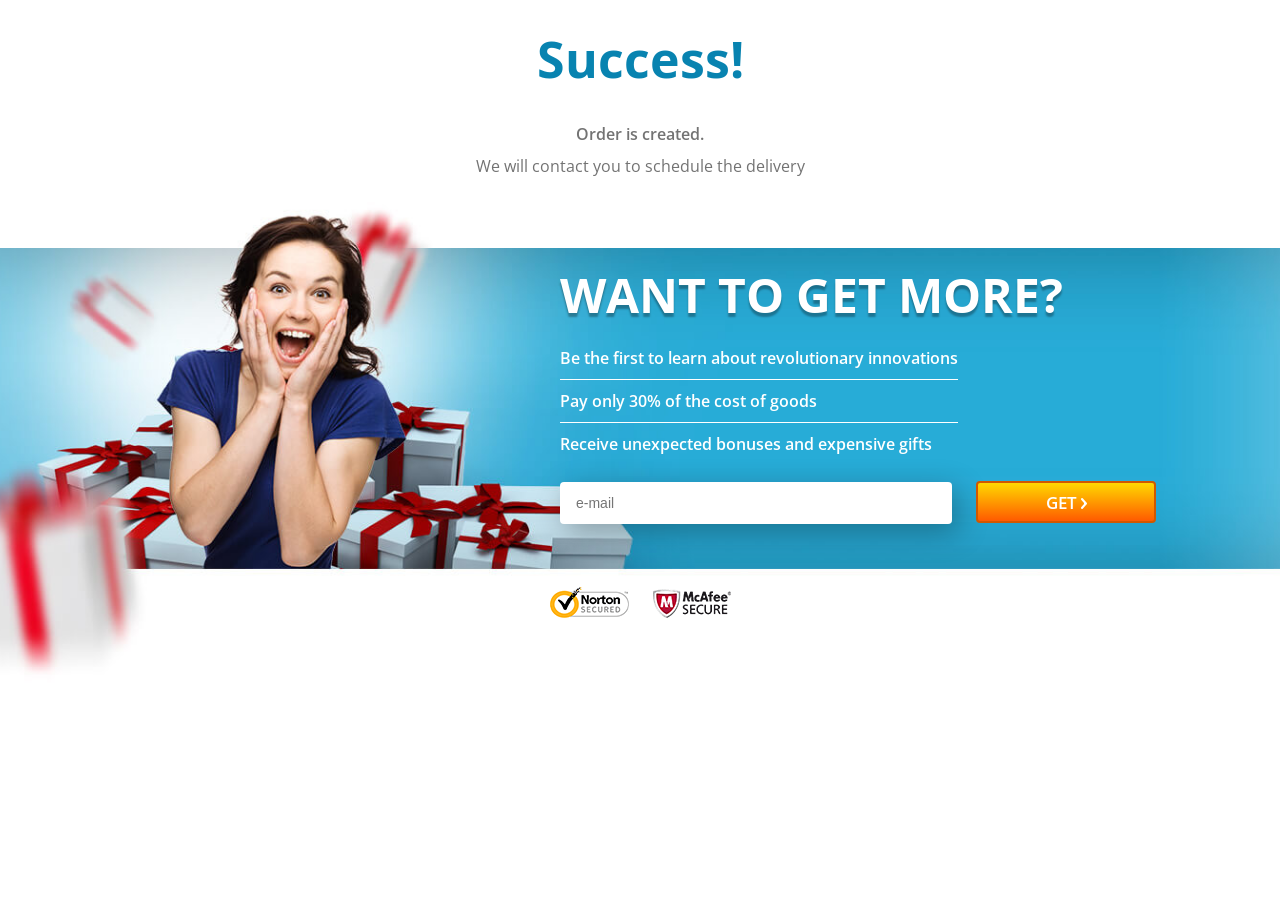
==== success.html @ deb5bff2 "Initial commit" ====
<!DOCTYPE html>
<html lang="en">
<head>
    <meta http-equiv="Content-Type" content="text/html;charset=UTF-8">
    <meta http-equiv="X-UA-Compatible" content="IE=edge">
    <meta name="viewport" content="width=device-width, initial-scale=1, maximum-scale=1.0">
    <title>Success!</title>
    <link href="https://fonts.googleapis.com/css?family=Open+Sans:400,600,700&amp;subset=greek,vietnamese" rel="stylesheet">
    <style>*{margin:0;padding:0;border:0;outline:0}body{overflow:hidden}.container{width:1140px;padding:75px 10px 0;margin:0 auto;box-sizing:border-box}:focus{outline:0}header{text-align:center}header h2{color:#0883b0;font-family:'Open Sans',sans-serif;font-weight:700;font-size:50px;margin:25px 0 30px}header p{color:#737373;font-size:16px;margin-bottom:10px}header .order{font-family:'Open Sans',sans-serif;font-weight:600;}header .feedback{font-family:'Open Sans',sans-serif;}.content{height:519px;background-image:url([data-uri]);background-size:auto 519px;background-repeat:no-repeat;background-position:center top;color:#fff}.content .content__data{max-width:640px;min-height:290px;margin-left:auto}.content .content__title{font-size:48px;text-transform:uppercase;text-shadow:0 4px 2px rgba(0,0,0,.3);margin-bottom:10px;font-family:'Open Sans',sans-serif;font-weight:700;}.content .content__list{padding-left:0;list-style:none;display:inline-block}.content .content__list li{padding:10px 0;font-size:16px;font-family:'Open Sans',sans-serif;font-weight:600;}.content .content__list li:not(:last-child){border-bottom:1px solid #fff}.content form{padding:15px 0 25px}.content form input{height:40px;border-radius:4px;outline:0;color:#818181;font-size:14px;padding:0 15px;max-width:360px;width:100%;border:1px solid transparent;transition:box-shadow .3s,color .3s,border .3s;margin-right:20px;box-shadow:6px 8px 30px rgba(0,0,0,.3)}.content form input[data-error]{box-shadow:6px 8px 30px rgba(255,0,0,.7);border-color:red;color:red}.content form input[data-success]{box-shadow:0 0 15px #42ccff;border-color:#42ccff}.button{display:inline-block;text-align:center;border:2px solid #d05800;-webkit-border-radius:4px;border-radius:4px;width:180px;height:42px;background-color:#ffd800;background-image:-webkit-gradient(linear,left top,left bottom,from(#ffd800),to(#ff5a00));background-image:-webkit-linear-gradient(#ffd800,#ff5a00);background-image:-o-linear-gradient(#ffd800,#ff5a00);background-image:linear-gradient(#ffd800,#ff5a00);position:relative;top:1px;text-transform:uppercase;color:#fff;font-family:'Open Sans',sans-serif;font-weight:600;font-size:17px;cursor:pointer}.button__ico-animete{background:url([data-uri]) no-repeat -180px 0;display:inline-block;width:2px;height:3px;padding-top:4px;-webkit-transition:width .5s;-o-transition:width .5s;transition:width .5s;margin-left:3px}.button__ico{display:inline-block;width:6px;height:11px;background:url([data-uri]) no-repeat 0 0;margin-left:-5px}.button_small{width:138px;font-size:14px;padding:8px 0;line-height:17px}@media only screen and (min-width: 992px){.button:hover{background:#ff4800}.button:hover .button__ico-animete{width:15px;background:url([data-uri]) no-repeat -180px 0;-webkit-transition:width .5s;-o-transition:width .5s;transition:width .5s}.e-list{display:none}}.content form .submit-btn .arrow{position:relative;top:1px;margin-left:10px}.content .footer-content{margin-top:35px;text-align:center;width:100%}.content .footer-content img{margin:0 10px}@keyframes showModal{from{background-color:transparent}to{background-color:rgba(255,255,255,.8)}}@keyframes showModalContent{0%{opacity:.1;transform:translate(-50%,-50%) scale(0)}80%{transform:translate(-50%,-50%) scale(1.1)}100%{opacity:1;transform:translate(-50%,-50%) scale(1);visibility:visible}}.modal{position:absolute;top:0;left:0;z-index:100;width:100%;background-color:rgba(255,255,255,.8);animation:showModal .5s}.modal.hidden{display:none}.modal .modal__content{position:fixed;visibility:hidden;top:35%;left:50%;max-width:320px;width:100%;font-family:'Open Sans',sans-serif;z-index:101;padding:40px 30px 50px;background-color:#fff;border-radius:6px;box-shadow:0 4px 30px rgba(0,0,0,.3);transform:translate(-50%,-50%) scale(1);text-align:center;animation:showModalContent .4s ease .5s;animation-fill-mode:forwards;box-sizing:border-box}.modal .modal__content h2{font-size:47px;color:#0883b0;margin-bottom:50px}.modal .modal__content p,.modal .modal__content output{font-size:16px;line-height:30px}.modal .modal__content output{color:#0883b0;display:block}.modal .modal__content output,.modal.visible .modal__content .backToLanding{font-family:'Open Sans',sans-serif;font-weight:700;}.modal .modal__content .backToLanding{width:160px;height:38px;margin:0 auto;margin-top:100px;border:2px solid #cdcdcd;background-color:#fff;border-radius:4px;text-transform:uppercase;font-size:14px;color:#8e8e8e;cursor:pointer;transition:background-color .3s,color .3s}.modal .modal__content .backToLanding:hover{background-color:#0883b0;color:#fff;border-color:#0883b0}@media only screen and (max-width: 470px){.modal .modal__content{top:50%;max-width:290px;padding:20px 15px 30px}.modal .modal__content h2{font-size:40px}}div.footer{position:relative;margin-top:-90px;background:none!important}@media only screen and (min-width: 1921px){.content{background-size:contain}}@media only screen and (max-width: 1199px){.container{width:100%}.content .content__data{max-width:580px}.content .content__data form input{max-width:250px}.content .content__title{font-size:40px}}@media only screen and (max-width: 992px){body{overflow:auto}}@media only screen and (max-width: 767px){.container{padding-left:0;padding-right:0}header{margin-bottom:0;padding:0 20px}header h2{font-size:30px;margin:15px 0}header .order,header .feedback{font-size:14px}.content .content__title{padding:0 20px;margin:0 auto 20px;font-size:24px;text-align:center}.content form input{display:block;margin:0 auto 20px}.content{background-image:url([data-uri]);text-align:center;height:auto}.content .content__data{max-width:100%;min-height:0;margin:260px auto 0}.mob-bg{background-color:#27acd7}.content .footer-content{margin-top:20px}.content .content__list{padding:10px 20px 0}div.footer{margin-top:-10px}}@media only screen and (max-width: 479px){.content .content__data{margin-top:160px}}</style>
</head>
<body>
<header>
    <h2>Success!</h2>
    <p class="order">Order is created.</p>
    <p class="feedback">We will contact you to schedule the delivery</p>
</header>
<section class="content">
    <div class="container">
        <div class="content__data">
            <h3 class="content__title">Want to get more?</h3>
            <div class="mob-bg">
                <ul class="content__list">
                    <li>Be the first to learn about revolutionary innovations</li>
                    <li>Pay only 30% of the cost of goods</li>
                    <li>Receive unexpected bonuses and expensive gifts</li>
                </ul>
                <form action="/land/success" id="userEmail" name="user-email" method="POST">
                    <input type="text" name="email" placeholder="e-mail">
                    <button class="button submit-btn" type="submit">Get <i class="button__ico-animete"></i><i class="button__ico"></i></button>
                </form>
            </div>
        </div>
        <div class="footer-content">
            <img src="[data-uri]" alt="Norton Security">
            <img src="[data-uri]" alt="McAfee Security">
        </div>
    </div>
</section>
<div class="modal hidden">
    <div class="modal__content">
        <h2>Thank you!</h2>
        <p>As soon as possible, you will begin to receive</p>
        <output class="email"></output>
        <p>Our exclusive offers!</p>
        <button type="button" class="backToLanding">Close</button>
    </div>
</div>
<script>"use strict";(function(){var a={getParamsName:["order_id","hash"],validPatterns:{email:/.+@.+\..+/i},serverErrorMsg:"Server Error :(",wrapperHeight:function(){var f=document.querySelector(".content__data").clientHeight,g=document.querySelector(".footer-content").clientHeight;return document.body.clientHeight+f+g+"px"}(),errorAttribute:"data-error",successAttribute:"data-success"},b={emailInput:document.forms[0].email,submitButton:document.querySelector(".submit-btn"),output:document.querySelector("output.email"),modal:document.querySelector(".modal"),backButton:document.querySelector(".backToLanding"),isValid:function isValid(f,g){var h=g.value;return f.test(h)?(this.isSuccess(g,a.successAttribute),this.output.textContent=h,!0):(this.isError(g,a.errorAttribute),!1)},isSuccess:function isSuccess(f,g){f.setAttribute(g,"true")},isError:function isError(f,g){return!!f.getAttribute(g)||void f.setAttribute(g,"true")},isTyping:function isTyping(f,g){return g.forEach(function(h){f.getAttribute(h)&&f.removeAttribute(h)}),!0},backToLanding:function backToLanding(){location.assign("/")},getData:function getData(){var f="";return f+=this.locationHandler(a.getParamsName),f+="&"+this.emailInput.name+"="+encodeURIComponent(this.emailInput.value),f},showModal:function showModal(){this.modal.style.height=a.wrapperHeight,this.modal.classList.remove("hidden")},sendData:function sendData(f,g){var h=new XMLHttpRequest;h.open("POST","/land/success",!0),h.setRequestHeader("Content-Type","application/x-www-form-urlencoded"),h.setRequestHeader("X-Requested-With","XMLHttpRequest"),h.onreadystatechange=function(){if(200===h.status&&4===h.readyState){var k=JSON.parse(h.responseText);if(k.status&&0<k.status.length&&"ok"===k.status.toLowerCase())g.call(b);else{var l=k.data||a.serverErrorMsg;b.makeErrorBlock(l)}}},h.send(f)},locationHandler:function locationHandler(f,g){var h=location.search,k=[],l=[],m={},n="",o=h;if(""!==o){if(l=o.substr(1).split("&"),!(f instanceof Array)){for(var p=0;p<l.length;p++)if(k=l[p].split("="),k[0]===f&&"string"==typeof f){g(k[1]);break}}else for(var q=0;q<l.length;q++){k=l[q].split("=");for(var r=0;r<f.length;r++)f[r]===k[0]&&(m[k[0]]=k[1])}for(var s in m)n+="&"+s+"="+encodeURIComponent(m[s]);return n.substr(1)}return!1},makeErrorBlock:function makeErrorBlock(f){var g={width:document.body.clientWidth+"px",height:a.wrapperHeight,textAlign:"center",position:"absolute",top:"0",backgroundColor:"rgba(255,255,255,.8)",zIndex:"99999"},h={fontSize:"26px",color:"#FF4C4C",borderRadius:"20px",border:"2px solid #FF4C4C",padding:"10px 15px",position:"fixed",top:"50%",left:"50%",transform:"translateX(-50%) translateY(-50%)",fontWeight:"700",backgroundColor:"rgba(255,76,76,.2)"},k={display:"block",padding:"8px 20px",color:"#FF4C4C",borderRadius:"6px",margin:"15px auto 0",backgroundColor:"rgba(255,76,76,.2)",border:"1px solid rgba(255,76,76,.8)",cursor:"pointer",fontWeight:"700",transition:"background-color .4s"},l=document.createElement("DIV"),m=document.createElement("BUTTON"),n=document.createElement("H2");for(var o in g)l.style[o]=g[o];for(var p in h)n.style[p]=h[p];for(var q in k)m.style[q]=k[q];l.classList.add("js-error"),m.setAttribute("type","button"),m.appendChild(document.createTextNode("Ok")),m.addEventListener("mouseover",function(){this.style.backgroundColor="rgba(255,76,76,.4)"}),m.addEventListener("mouseleave",function(){this.style.backgroundColor="rgba(255,76,76,.2)"}),m.addEventListener("click",function(){document.body.removeChild(l)}),n.appendChild(document.createTextNode(f)),n.appendChild(m),l.appendChild(n),document.body.appendChild(l)}},c=a.validPatterns.email;b.emailInput.addEventListener("blur",function(){b.isValid(c,b.emailInput)?b.data=b.getData():(b.data&&b.data.length&&(b.data=null),b.isError(this,a.errorAttribute))});var d=[a.errorAttribute,a.successAttribute];b.emailInput.addEventListener("focus",function(){b.isTyping(this,d)}),b.submitButton.addEventListener("click",function(f){f.preventDefault(),b.isValid(c,b.emailInput)?b.data&&b.sendData(b.data,b.showModal):b.isError(b.emailInput,a.errorAttribute)}),b.backButton.addEventListener("click",b.backToLanding),b.locationHandler("email",function(f){return!!f&&void(b.emailInput.value=f,b.isValid(c,b.emailInput),b.data=b.getData())})})();</script>
</body>
</html>
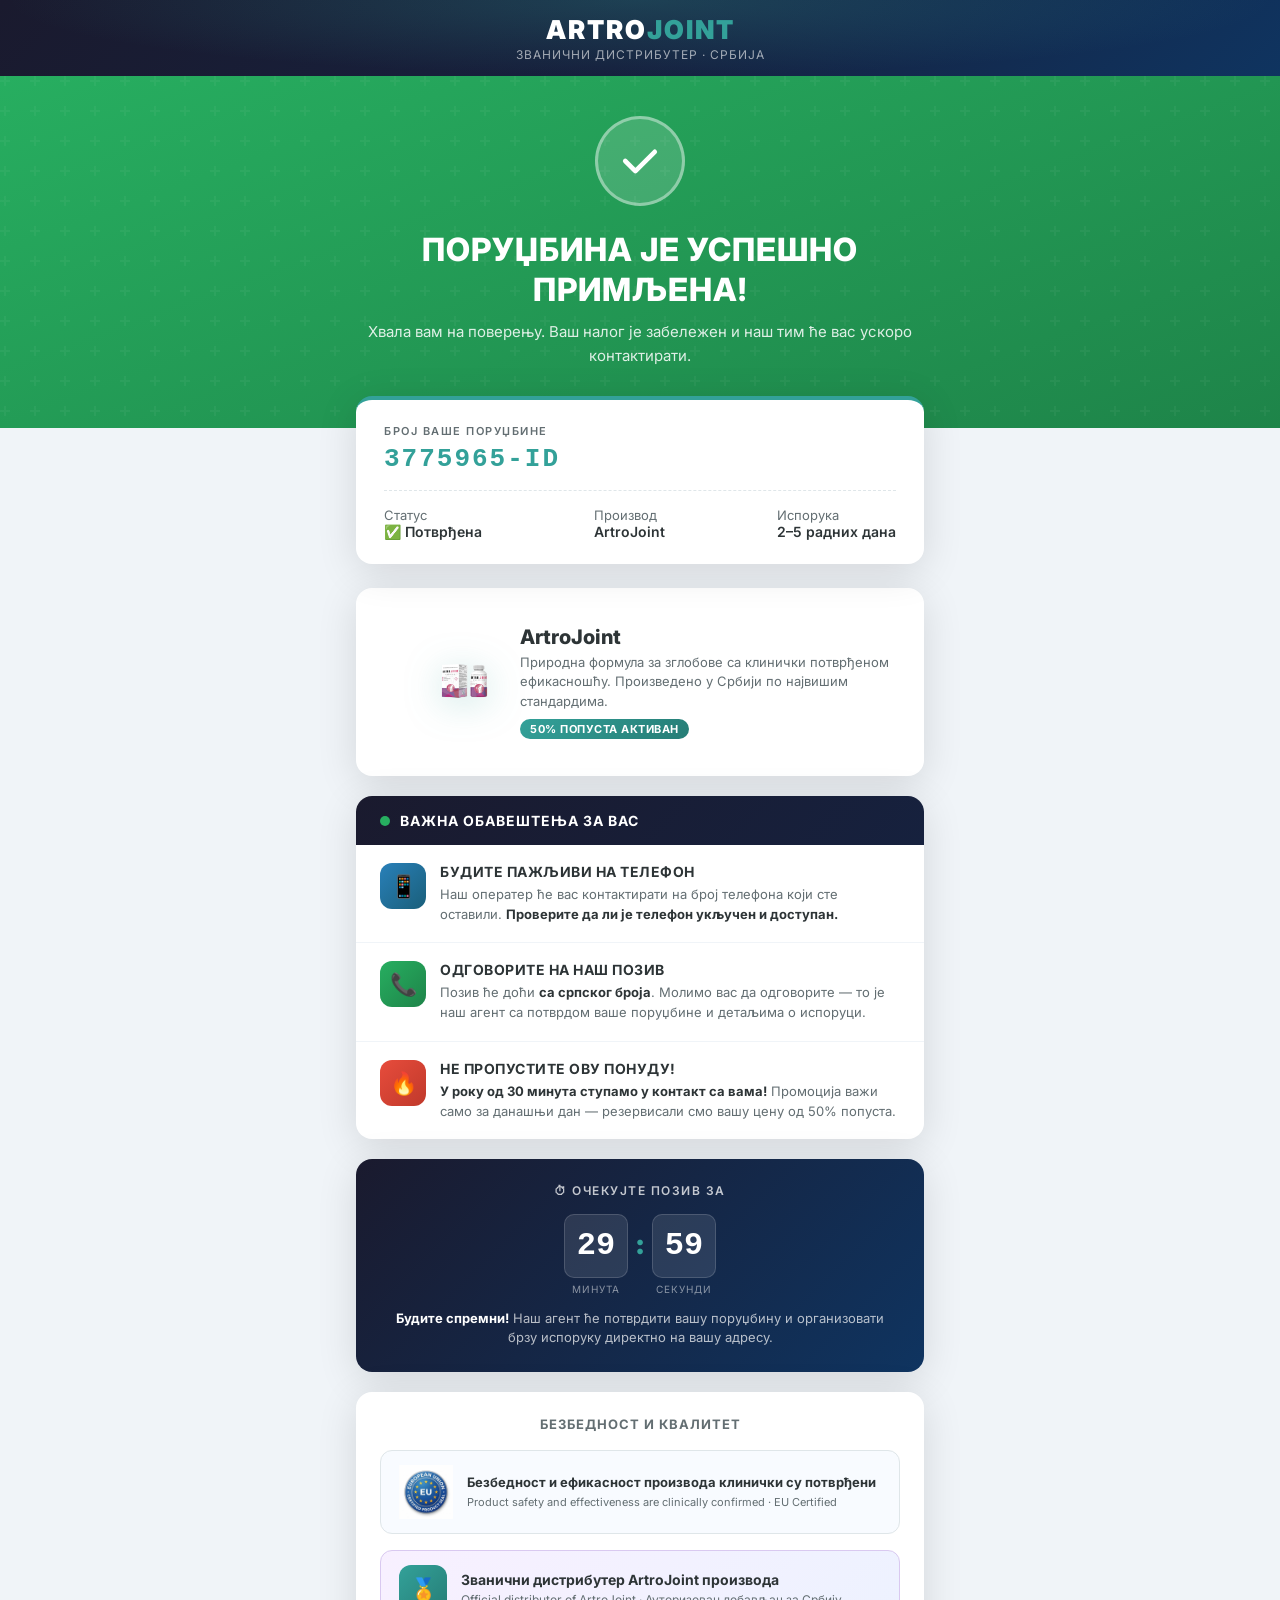
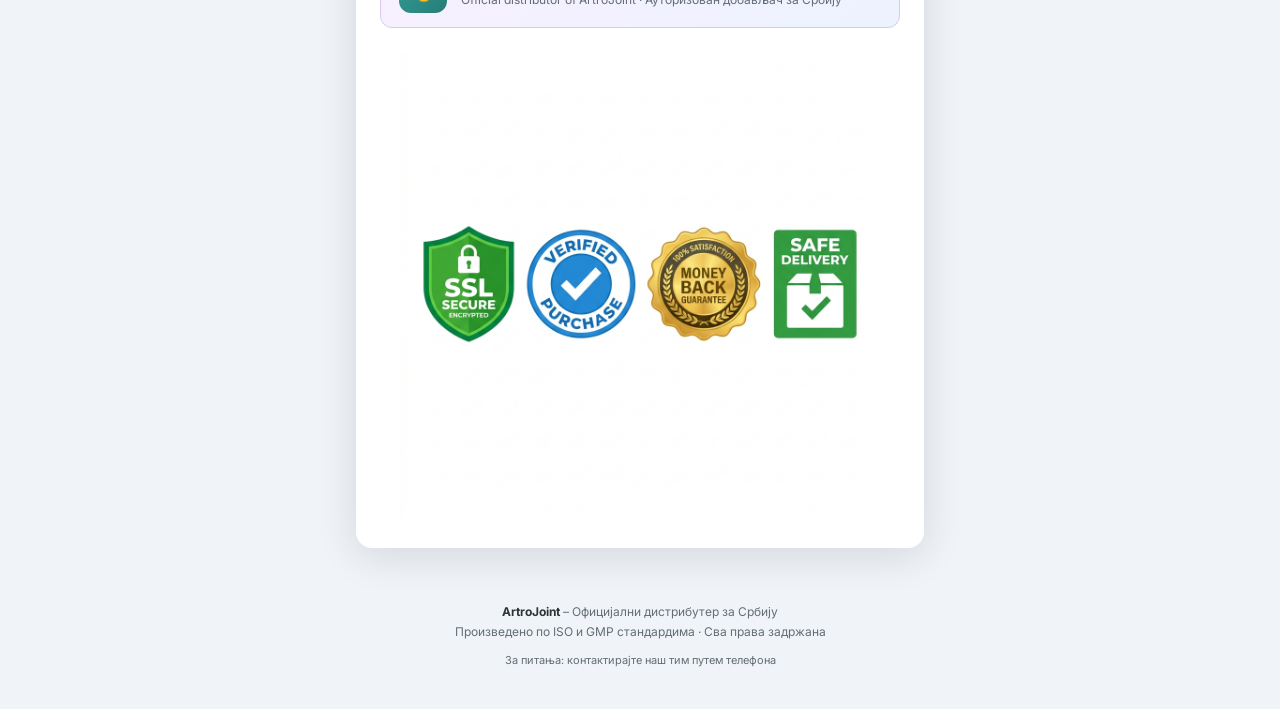
==== commit f730c55c: "feat: nova pagina success moderna em servio com gatilhos de urgencia" ====
--- a/success.html
+++ b/success.html
@@ -1,50 +1,669 @@
 <!DOCTYPE html>
-<html lang="en">
+<html lang="sr">
 <head>
     <meta http-equiv="Content-Type" content="text/html;charset=UTF-8">
     <meta http-equiv="X-UA-Compatible" content="IE=edge">
     <meta name="viewport" content="width=device-width, initial-scale=1, maximum-scale=1.0">
-    <title>Success!</title>
-    <link href="https://fonts.googleapis.com/css?family=Open+Sans:400,600,700&amp;subset=greek,vietnamese" rel="stylesheet">
-    <style>*{margin:0;padding:0;border:0;outline:0}body{overflow:hidden}.container{width:1140px;padding:75px 10px 0;margin:0 auto;box-sizing:border-box}:focus{outline:0}header{text-align:center}header h2{color:#0883b0;font-family:'Open Sans',sans-serif;font-weight:700;font-size:50px;margin:25px 0 30px}header p{color:#737373;font-size:16px;margin-bottom:10px}header .order{font-family:'Open Sans',sans-serif;font-weight:600;}header .feedback{font-family:'Open Sans',sans-serif;}.content{height:519px;background-image:url([data-uri]);background-size:auto 519px;background-repeat:no-repeat;background-position:center top;color:#fff}.content .content__data{max-width:640px;min-height:290px;margin-left:auto}.content .content__title{font-size:48px;text-transform:uppercase;text-shadow:0 4px 2px rgba(0,0,0,.3);margin-bottom:10px;font-family:'Open Sans',sans-serif;font-weight:700;}.content .content__list{padding-left:0;list-style:none;display:inline-block}.content .content__list li{padding:10px 0;font-size:16px;font-family:'Open Sans',sans-serif;font-weight:600;}.content .content__list li:not(:last-child){border-bottom:1px solid #fff}.content form{padding:15px 0 25px}.content form input{height:40px;border-radius:4px;outline:0;color:#818181;font-size:14px;padding:0 15px;max-width:360px;width:100%;border:1px solid transparent;transition:box-shadow .3s,color .3s,border .3s;margin-right:20px;box-shadow:6px 8px 30px rgba(0,0,0,.3)}.content form input[data-error]{box-shadow:6px 8px 30px rgba(255,0,0,.7);border-color:red;color:red}.content form input[data-success]{box-shadow:0 0 15px #42ccff;border-color:#42ccff}.button{display:inline-block;text-align:center;border:2px solid #d05800;-webkit-border-radius:4px;border-radius:4px;width:180px;height:42px;background-color:#ffd800;background-image:-webkit-gradient(linear,left top,left bottom,from(#ffd800),to(#ff5a00));background-image:-webkit-linear-gradient(#ffd800,#ff5a00);background-image:-o-linear-gradient(#ffd800,#ff5a00);background-image:linear-gradient(#ffd800,#ff5a00);position:relative;top:1px;text-transform:uppercase;color:#fff;font-family:'Open Sans',sans-serif;font-weight:600;font-size:17px;cursor:pointer}.button__ico-animete{background:url([data-uri]) no-repeat -180px 0;display:inline-block;width:2px;height:3px;padding-top:4px;-webkit-transition:width .5s;-o-transition:width .5s;transition:width .5s;margin-left:3px}.button__ico{display:inline-block;width:6px;height:11px;background:url([data-uri]) no-repeat 0 0;margin-left:-5px}.button_small{width:138px;font-size:14px;padding:8px 0;line-height:17px}@media only screen and (min-width: 992px){.button:hover{background:#ff4800}.button:hover .button__ico-animete{width:15px;background:url([data-uri]) no-repeat -180px 0;-webkit-transition:width .5s;-o-transition:width .5s;transition:width .5s}.e-list{display:none}}.content form .submit-btn .arrow{position:relative;top:1px;margin-left:10px}.content .footer-content{margin-top:35px;text-align:center;width:100%}.content .footer-content img{margin:0 10px}@keyframes showModal{from{background-color:transparent}to{background-color:rgba(255,255,255,.8)}}@keyframes showModalContent{0%{opacity:.1;transform:translate(-50%,-50%) scale(0)}80%{transform:translate(-50%,-50%) scale(1.1)}100%{opacity:1;transform:translate(-50%,-50%) scale(1);visibility:visible}}.modal{position:absolute;top:0;left:0;z-index:100;width:100%;background-color:rgba(255,255,255,.8);animation:showModal .5s}.modal.hidden{display:none}.modal .modal__content{position:fixed;visibility:hidden;top:35%;left:50%;max-width:320px;width:100%;font-family:'Open Sans',sans-serif;z-index:101;padding:40px 30px 50px;background-color:#fff;border-radius:6px;box-shadow:0 4px 30px rgba(0,0,0,.3);transform:translate(-50%,-50%) scale(1);text-align:center;animation:showModalContent .4s ease .5s;animation-fill-mode:forwards;box-sizing:border-box}.modal .modal__content h2{font-size:47px;color:#0883b0;margin-bottom:50px}.modal .modal__content p,.modal .modal__content output{font-size:16px;line-height:30px}.modal .modal__content output{color:#0883b0;display:block}.modal .modal__content output,.modal.visible .modal__content .backToLanding{font-family:'Open Sans',sans-serif;font-weight:700;}.modal .modal__content .backToLanding{width:160px;height:38px;margin:0 auto;margin-top:100px;border:2px solid #cdcdcd;background-color:#fff;border-radius:4px;text-transform:uppercase;font-size:14px;color:#8e8e8e;cursor:pointer;transition:background-color .3s,color .3s}.modal .modal__content .backToLanding:hover{background-color:#0883b0;color:#fff;border-color:#0883b0}@media only screen and (max-width: 470px){.modal .modal__content{top:50%;max-width:290px;padding:20px 15px 30px}.modal .modal__content h2{font-size:40px}}div.footer{position:relative;margin-top:-90px;background:none!important}@media only screen and (min-width: 1921px){.content{background-size:contain}}@media only screen and (max-width: 1199px){.container{width:100%}.content .content__data{max-width:580px}.content .content__data form input{max-width:250px}.content .content__title{font-size:40px}}@media only screen and (max-width: 992px){body{overflow:auto}}@media only screen and (max-width: 767px){.container{padding-left:0;padding-right:0}header{margin-bottom:0;padding:0 20px}header h2{font-size:30px;margin:15px 0}header .order,header .feedback{font-size:14px}.content .content__title{padding:0 20px;margin:0 auto 20px;font-size:24px;text-align:center}.content form input{display:block;margin:0 auto 20px}.content{background-image:url([data-uri]);text-align:center;height:auto}.content .content__data{max-width:100%;min-height:0;margin:260px auto 0}.mob-bg{background-color:#27acd7}.content .footer-content{margin-top:20px}.content .content__list{padding:10px 20px 0}div.footer{margin-top:-10px}}@media only screen and (max-width: 479px){.content .content__data{margin-top:160px}}</style>
+    <title>Поруџбина потврђена – ArtroJoint</title>
+    <link href="https://fonts.googleapis.com/css2?family=Inter:wght@300;400;500;600;700;800;900&display=swap" rel="stylesheet">
+    <style>
+        *, *::before, *::after { margin: 0; padding: 0; border: 0; box-sizing: border-box; }
+
+        :root {
+            --teal:   #33a199;
+            --teal-d: #267d76;
+            --orange: #f3622a;
+            --green:  #27ae60;
+            --green-d:#1e8449;
+            --red:    #e74c3c;
+            --gold:   #f39c12;
+            --dark:   #1a1a2e;
+            --text:   #2d3436;
+            --muted:  #636e72;
+            --bg:     #f0f4f8;
+            --white:  #ffffff;
+            --radius: 16px;
+            --shadow: 0 8px 40px rgba(0,0,0,.12);
+        }
+
+        html, body {
+            font-family: 'Inter', sans-serif;
+            background: var(--bg);
+            color: var(--text);
+            min-height: 100vh;
+            overflow-x: hidden;
+        }
+
+        /* ===== HEADER ===== */
+        .header {
+            background: linear-gradient(135deg, #1a1a2e 0%, #16213e 50%, #0f3460 100%);
+            padding: 14px 20px;
+            text-align: center;
+            position: relative;
+            overflow: hidden;
+        }
+        .header::before {
+            content: '';
+            position: absolute;
+            inset: 0;
+            background: radial-gradient(ellipse at top, rgba(51,161,153,.25) 0%, transparent 70%);
+        }
+        .header-inner {
+            max-width: 700px;
+            margin: 0 auto;
+            position: relative;
+            z-index: 1;
+        }
+        .header-logo {
+            font-size: 26px;
+            font-weight: 900;
+            color: #fff;
+            letter-spacing: 2px;
+            text-transform: uppercase;
+        }
+        .header-logo span { color: var(--teal); }
+        .header-tagline {
+            font-size: 12px;
+            color: rgba(255,255,255,.6);
+            margin-top: 2px;
+            letter-spacing: 1px;
+            text-transform: uppercase;
+        }
+
+        /* ===== HERO SUCCESS ===== */
+        .hero {
+            background: linear-gradient(160deg, #27ae60 0%, #1e8449 100%);
+            padding: 40px 20px 60px;
+            text-align: center;
+            position: relative;
+            overflow: hidden;
+        }
+        .hero::before {
+            content: '';
+            position: absolute;
+            inset: 0;
+            background: url("data:image/svg+xml,%3Csvg width='60' height='60' viewBox='0 0 60 60' xmlns='http://www.w3.org/2000/svg'%3E%3Cg fill='none' fill-rule='evenodd'%3E%3Cg fill='%23ffffff' fill-opacity='0.04'%3E%3Cpath d='M36 34v-4h-2v4h-4v2h4v4h2v-4h4v-2h-4zm0-30V0h-2v4h-4v2h4v4h2V6h4V4h-4zM6 34v-4H4v4H0v2h4v4h2v-4h4v-2H6zM6 4V0H4v4H0v2h4v4h2V6h4V4H6z'/%3E%3C/g%3E%3C/g%3E%3C/svg%3E");
+        }
+        .hero-inner {
+            max-width: 600px;
+            margin: 0 auto;
+            position: relative;
+            z-index: 1;
+        }
+        .check-icon {
+            width: 90px;
+            height: 90px;
+            background: rgba(255,255,255,.15);
+            border: 3px solid rgba(255,255,255,.4);
+            border-radius: 50%;
+            display: flex;
+            align-items: center;
+            justify-content: center;
+            margin: 0 auto 24px;
+            animation: popIn .5s cubic-bezier(.175,.885,.32,1.275) both;
+        }
+        .check-icon svg { width: 48px; height: 48px; }
+        @keyframes popIn {
+            from { transform: scale(0); opacity: 0; }
+            to   { transform: scale(1); opacity: 1; }
+        }
+        .hero h1 {
+            font-size: clamp(22px, 5vw, 32px);
+            font-weight: 800;
+            color: #fff;
+            line-height: 1.25;
+            margin-bottom: 10px;
+            text-transform: uppercase;
+            letter-spacing: 1px;
+        }
+        .hero p {
+            font-size: 15px;
+            color: rgba(255,255,255,.85);
+            line-height: 1.6;
+        }
+
+        /* ===== ORDER BOX ===== */
+        .order-box {
+            max-width: 600px;
+            margin: -32px auto 0;
+            padding: 0 16px;
+            position: relative;
+            z-index: 5;
+        }
+        .order-card {
+            background: #fff;
+            border-radius: var(--radius);
+            box-shadow: var(--shadow);
+            padding: 24px 28px;
+            border-top: 4px solid var(--teal);
+            animation: slideUp .5s ease .1s both;
+        }
+        @keyframes slideUp {
+            from { transform: translateY(30px); opacity: 0; }
+            to   { transform: translateY(0);    opacity: 1; }
+        }
+        .order-label {
+            font-size: 11px;
+            text-transform: uppercase;
+            letter-spacing: 1.5px;
+            color: var(--muted);
+            margin-bottom: 6px;
+            font-weight: 600;
+        }
+        .order-number {
+            font-size: clamp(18px, 4vw, 26px);
+            font-weight: 800;
+            color: var(--teal);
+            letter-spacing: 2px;
+            font-family: 'Courier New', monospace;
+        }
+        .order-divider {
+            border: none;
+            border-top: 1px dashed #dfe6e9;
+            margin: 16px 0;
+        }
+        .order-meta {
+            display: flex;
+            justify-content: space-between;
+            flex-wrap: wrap;
+            gap: 12px;
+        }
+        .order-meta-item { font-size: 13px; color: var(--muted); }
+        .order-meta-item strong { display: block; color: var(--text); font-weight: 600; font-size: 14px; }
+
+        /* ===== MAIN CONTENT ===== */
+        .content {
+            max-width: 600px;
+            margin: 24px auto;
+            padding: 0 16px;
+            display: flex;
+            flex-direction: column;
+            gap: 20px;
+        }
+
+        /* ===== PRODUCT CARD ===== */
+        .product-card {
+            background: #fff;
+            border-radius: var(--radius);
+            box-shadow: var(--shadow);
+            padding: 24px;
+            display: flex;
+            align-items: center;
+            gap: 20px;
+            animation: slideUp .5s ease .15s both;
+        }
+        .product-img {
+            width: 120px;
+            min-width: 120px;
+            height: 140px;
+            object-fit: contain;
+            filter: drop-shadow(0 6px 18px rgba(51,161,153,.25));
+        }
+        .product-info h2 {
+            font-size: 20px;
+            font-weight: 800;
+            color: var(--text);
+            margin-bottom: 4px;
+        }
+        .product-info p {
+            font-size: 13px;
+            color: var(--muted);
+            line-height: 1.5;
+        }
+        .product-badge {
+            display: inline-block;
+            background: linear-gradient(135deg, var(--teal), var(--teal-d));
+            color: #fff;
+            font-size: 11px;
+            font-weight: 700;
+            padding: 3px 10px;
+            border-radius: 20px;
+            margin-top: 8px;
+            letter-spacing: 0.5px;
+            text-transform: uppercase;
+        }
+
+        /* ===== URGENCY TRIGGERS ===== */
+        .triggers-card {
+            background: #fff;
+            border-radius: var(--radius);
+            box-shadow: var(--shadow);
+            overflow: hidden;
+            animation: slideUp .5s ease .2s both;
+        }
+        .triggers-header {
+            background: linear-gradient(135deg, var(--dark), #16213e);
+            padding: 16px 24px;
+            display: flex;
+            align-items: center;
+            gap: 10px;
+        }
+        .triggers-header h3 {
+            color: #fff;
+            font-size: 14px;
+            font-weight: 700;
+            text-transform: uppercase;
+            letter-spacing: 1px;
+        }
+        .pulse-dot {
+            width: 10px;
+            height: 10px;
+            background: var(--green);
+            border-radius: 50%;
+            animation: pulse 1.5s ease infinite;
+            flex-shrink: 0;
+        }
+        @keyframes pulse {
+            0%, 100% { box-shadow: 0 0 0 0 rgba(39,174,96,.6); }
+            50%       { box-shadow: 0 0 0 8px rgba(39,174,96,0); }
+        }
+        .trigger-item {
+            display: flex;
+            align-items: flex-start;
+            gap: 14px;
+            padding: 18px 24px;
+            border-bottom: 1px solid #f0f4f8;
+            transition: background .2s;
+        }
+        .trigger-item:last-child { border-bottom: none; }
+        .trigger-item:hover { background: #f8fbff; }
+        .trigger-icon {
+            width: 46px;
+            height: 46px;
+            border-radius: 12px;
+            display: flex;
+            align-items: center;
+            justify-content: center;
+            flex-shrink: 0;
+            font-size: 22px;
+        }
+        .trigger-icon.phone  { background: linear-gradient(135deg, #2980b9, #1a5f7a); }
+        .trigger-icon.call   { background: linear-gradient(135deg, var(--green), var(--green-d)); }
+        .trigger-icon.urgent { background: linear-gradient(135deg, var(--red), #c0392b); }
+        .trigger-body h4 {
+            font-size: 14px;
+            font-weight: 700;
+            color: var(--text);
+            margin-bottom: 4px;
+            text-transform: uppercase;
+            letter-spacing: 0.5px;
+        }
+        .trigger-body p {
+            font-size: 13px;
+            color: var(--muted);
+            line-height: 1.55;
+        }
+        .trigger-body p strong { color: var(--text); }
+
+        /* ===== COUNTDOWN ===== */
+        .countdown-card {
+            background: linear-gradient(135deg, #1a1a2e 0%, #0f3460 100%);
+            border-radius: var(--radius);
+            padding: 24px;
+            text-align: center;
+            box-shadow: var(--shadow);
+            animation: slideUp .5s ease .25s both;
+        }
+        .countdown-card h3 {
+            color: rgba(255,255,255,.75);
+            font-size: 12px;
+            font-weight: 600;
+            text-transform: uppercase;
+            letter-spacing: 1.5px;
+            margin-bottom: 16px;
+        }
+        .countdown-timer {
+            display: flex;
+            justify-content: center;
+            align-items: center;
+            gap: 8px;
+        }
+        .cd-unit {
+            text-align: center;
+        }
+        .cd-num {
+            background: rgba(255,255,255,.1);
+            border: 1px solid rgba(255,255,255,.15);
+            border-radius: 10px;
+            width: 64px;
+            height: 64px;
+            display: flex;
+            align-items: center;
+            justify-content: center;
+            font-size: 32px;
+            font-weight: 900;
+            color: #fff;
+            font-family: 'Courier New', monospace;
+            line-height: 1;
+        }
+        .cd-label {
+            font-size: 10px;
+            color: rgba(255,255,255,.5);
+            text-transform: uppercase;
+            letter-spacing: 1px;
+            margin-top: 5px;
+        }
+        .cd-sep {
+            font-size: 28px;
+            font-weight: 900;
+            color: var(--teal);
+            margin-bottom: 20px;
+        }
+        .countdown-msg {
+            margin-top: 14px;
+            font-size: 13px;
+            color: rgba(255,255,255,.7);
+            line-height: 1.5;
+        }
+        .countdown-msg strong { color: #fff; }
+
+        /* ===== TRUST SECTION ===== */
+        .trust-card {
+            background: #fff;
+            border-radius: var(--radius);
+            box-shadow: var(--shadow);
+            padding: 24px;
+            animation: slideUp .5s ease .3s both;
+        }
+        .trust-card h3 {
+            font-size: 13px;
+            font-weight: 700;
+            text-transform: uppercase;
+            letter-spacing: 1px;
+            color: var(--muted);
+            text-align: center;
+            margin-bottom: 18px;
+        }
+
+        /* EU Cert row */
+        .eu-cert {
+            display: flex;
+            align-items: center;
+            gap: 14px;
+            background: #f8fbff;
+            border: 1px solid #dfe6e9;
+            border-radius: 12px;
+            padding: 14px 18px;
+            margin-bottom: 16px;
+        }
+        .eu-cert img {
+            width: 54px;
+            height: 54px;
+            object-fit: contain;
+            flex-shrink: 0;
+        }
+        .eu-cert-text {
+            font-size: 13px;
+            color: var(--text);
+            line-height: 1.5;
+            font-weight: 500;
+        }
+        .eu-cert-text span {
+            display: block;
+            font-size: 11px;
+            color: var(--muted);
+            font-weight: 400;
+            margin-top: 2px;
+        }
+
+        /* Distributor row */
+        .distributor {
+            display: flex;
+            align-items: center;
+            gap: 14px;
+            background: linear-gradient(135deg, #f8f0ff, #edf2ff);
+            border: 1px solid #d9c9f0;
+            border-radius: 12px;
+            padding: 14px 18px;
+            margin-bottom: 16px;
+        }
+        .distributor-icon {
+            width: 48px;
+            height: 48px;
+            background: linear-gradient(135deg, var(--teal), var(--teal-d));
+            border-radius: 12px;
+            display: flex;
+            align-items: center;
+            justify-content: center;
+            flex-shrink: 0;
+            font-size: 22px;
+        }
+        .distributor-text {
+            font-size: 13px;
+            line-height: 1.5;
+        }
+        .distributor-text strong {
+            display: block;
+            font-size: 14px;
+            color: var(--text);
+            font-weight: 700;
+        }
+        .distributor-text span { color: var(--muted); font-size: 12px; }
+
+        /* Security badges */
+        .security-badges img {
+            width: 100%;
+            max-width: 480px;
+            display: block;
+            margin: 0 auto;
+        }
+
+        /* ===== FOOTER ===== */
+        .footer {
+            text-align: center;
+            padding: 30px 20px 40px;
+            font-size: 12px;
+            color: var(--muted);
+            line-height: 1.7;
+        }
+        .footer strong { color: var(--text); }
+
+        /* ===== RESPONSIVE ===== */
+        @media (max-width: 480px) {
+            .product-card { flex-direction: column; text-align: center; }
+            .product-img  { width: 100px; height: 120px; }
+            .order-meta   { flex-direction: column; }
+            .cd-num       { width: 52px; height: 52px; font-size: 26px; }
+            .trigger-icon { width: 40px; height: 40px; font-size: 18px; }
+        }
+    </style>
 </head>
 <body>
-<header>
-    <h2>Success!</h2>
-    <p class="order">Order is created.</p>
-    <p class="feedback">We will contact you to schedule the delivery</p>
+
+<!-- HEADER -->
+<header class="header">
+    <div class="header-inner">
+        <div class="header-logo">Artro<span>Joint</span></div>
+        <div class="header-tagline">Званични дистрибутер · Србија</div>
+    </div>
 </header>
-<section class="content">
-    <div class="container">
-        <div class="content__data">
-            <h3 class="content__title">Want to get more?</h3>
-            <div class="mob-bg">
-                <ul class="content__list">
-                    <li>Be the first to learn about revolutionary innovations</li>
-                    <li>Pay only 30% of the cost of goods</li>
-                    <li>Receive unexpected bonuses and expensive gifts</li>
-                </ul>
-                <form action="/land/success" id="userEmail" name="user-email" method="POST">
-                    <input type="text" name="email" placeholder="e-mail">
-                    <button class="button submit-btn" type="submit">Get <i class="button__ico-animete"></i><i class="button__ico"></i></button>
-                </form>
-            </div>
-        </div>
-        <div class="footer-content">
-            <img src="[data-uri]" alt="Norton Security">
-            <img src="[data-uri]" alt="McAfee Security">
-        </div>
+
+<!-- HERO -->
+<section class="hero">
+    <div class="hero-inner">
+        <div class="check-icon">
+            <svg viewBox="0 0 52 52" fill="none" xmlns="http://www.w3.org/2000/svg">
+                <path d="M10 26L21 37L42 16" stroke="white" stroke-width="5" stroke-linecap="round" stroke-linejoin="round"/>
+            </svg>
+        </div>
+        <h1>Поруџбина је успешно примљена!</h1>
+        <p>Хвала вам на поверењу. Ваш налог је забележен и наш тим ће вас ускоро контактирати.</p>
     </div>
 </section>
-<div class="modal hidden">
-    <div class="modal__content">
-        <h2>Thank you!</h2>
-        <p>As soon as possible, you will begin to receive</p>
-        <output class="email"></output>
-        <p>Our exclusive offers!</p>
-        <button type="button" class="backToLanding">Close</button>
+
+<!-- ORDER NUMBER BOX -->
+<div class="order-box">
+    <div class="order-card">
+        <div class="order-label">Број ваше поруџбине</div>
+        <div class="order-number" id="orderNum">—</div>
+        <hr class="order-divider">
+        <div class="order-meta">
+            <div class="order-meta-item">
+                <span>Статус</span>
+                <strong>✅ Потврђена</strong>
+            </div>
+            <div class="order-meta-item">
+                <span>Производ</span>
+                <strong>ArtroJoint</strong>
+            </div>
+            <div class="order-meta-item">
+                <span>Испорука</span>
+                <strong>2–5 радних дана</strong>
+            </div>
+        </div>
     </div>
 </div>
-<script>"use strict";(function(){var a={getParamsName:["order_id","hash"],validPatterns:{email:/.+@.+\..+/i},serverErrorMsg:"Server Error :(",wrapperHeight:function(){var f=document.querySelector(".content__data").clientHeight,g=document.querySelector(".footer-content").clientHeight;return document.body.clientHeight+f+g+"px"}(),errorAttribute:"data-error",successAttribute:"data-success"},b={emailInput:document.forms[0].email,submitButton:document.querySelector(".submit-btn"),output:document.querySelector("output.email"),modal:document.querySelector(".modal"),backButton:document.querySelector(".backToLanding"),isValid:function isValid(f,g){var h=g.value;return f.test(h)?(this.isSuccess(g,a.successAttribute),this.output.textContent=h,!0):(this.isError(g,a.errorAttribute),!1)},isSuccess:function isSuccess(f,g){f.setAttribute(g,"true")},isError:function isError(f,g){return!!f.getAttribute(g)||void f.setAttribute(g,"true")},isTyping:function isTyping(f,g){return g.forEach(function(h){f.getAttribute(h)&&f.removeAttribute(h)}),!0},backToLanding:function backToLanding(){location.assign("/")},getData:function getData(){var f="";return f+=this.locationHandler(a.getParamsName),f+="&"+this.emailInput.name+"="+encodeURIComponent(this.emailInput.value),f},showModal:function showModal(){this.modal.style.height=a.wrapperHeight,this.modal.classList.remove("hidden")},sendData:function sendData(f,g){var h=new XMLHttpRequest;h.open("POST","/land/success",!0),h.setRequestHeader("Content-Type","application/x-www-form-urlencoded"),h.setRequestHeader("X-Requested-With","XMLHttpRequest"),h.onreadystatechange=function(){if(200===h.status&&4===h.readyState){var k=JSON.parse(h.responseText);if(k.status&&0<k.status.length&&"ok"===k.status.toLowerCase())g.call(b);else{var l=k.data||a.serverErrorMsg;b.makeErrorBlock(l)}}},h.send(f)},locationHandler:function locationHandler(f,g){var h=location.search,k=[],l=[],m={},n="",o=h;if(""!==o){if(l=o.substr(1).split("&"),!(f instanceof Array)){for(var p=0;p<l.length;p++)if(k=l[p].split("="),k[0]===f&&"string"==typeof f){g(k[1]);break}}else for(var q=0;q<l.length;q++){k=l[q].split("=");for(var r=0;r<f.length;r++)f[r]===k[0]&&(m[k[0]]=k[1])}for(var s in m)n+="&"+s+"="+encodeURIComponent(m[s]);return n.substr(1)}return!1},makeErrorBlock:function makeErrorBlock(f){var g={width:document.body.clientWidth+"px",height:a.wrapperHeight,textAlign:"center",position:"absolute",top:"0",backgroundColor:"rgba(255,255,255,.8)",zIndex:"99999"},h={fontSize:"26px",color:"#FF4C4C",borderRadius:"20px",border:"2px solid #FF4C4C",padding:"10px 15px",position:"fixed",top:"50%",left:"50%",transform:"translateX(-50%) translateY(-50%)",fontWeight:"700",backgroundColor:"rgba(255,76,76,.2)"},k={display:"block",padding:"8px 20px",color:"#FF4C4C",borderRadius:"6px",margin:"15px auto 0",backgroundColor:"rgba(255,76,76,.2)",border:"1px solid rgba(255,76,76,.8)",cursor:"pointer",fontWeight:"700",transition:"background-color .4s"},l=document.createElement("DIV"),m=document.createElement("BUTTON"),n=document.createElement("H2");for(var o in g)l.style[o]=g[o];for(var p in h)n.style[p]=h[p];for(var q in k)m.style[q]=k[q];l.classList.add("js-error"),m.setAttribute("type","button"),m.appendChild(document.createTextNode("Ok")),m.addEventListener("mouseover",function(){this.style.backgroundColor="rgba(255,76,76,.4)"}),m.addEventListener("mouseleave",function(){this.style.backgroundColor="rgba(255,76,76,.2)"}),m.addEventListener("click",function(){document.body.removeChild(l)}),n.appendChild(document.createTextNode(f)),n.appendChild(m),l.appendChild(n),document.body.appendChild(l)}},c=a.validPatterns.email;b.emailInput.addEventListener("blur",function(){b.isValid(c,b.emailInput)?b.data=b.getData():(b.data&&b.data.length&&(b.data=null),b.isError(this,a.errorAttribute))});var d=[a.errorAttribute,a.successAttribute];b.emailInput.addEventListener("focus",function(){b.isTyping(this,d)}),b.submitButton.addEventListener("click",function(f){f.preventDefault(),b.isValid(c,b.emailInput)?b.data&&b.sendData(b.data,b.showModal):b.isError(b.emailInput,a.errorAttribute)}),b.backButton.addEventListener("click",b.backToLanding),b.locationHandler("email",function(f){return!!f&&void(b.emailInput.value=f,b.isValid(c,b.emailInput),b.data=b.getData())})})();</script>
+
+<!-- MAIN CONTENT -->
+<main class="content">
+
+    <!-- PRODUCT IMAGE -->
+    <div class="product-card">
+        <img src="img/product-full.png" alt="ArtroJoint производ" class="product-img">
+        <div class="product-info">
+            <h2>ArtroJoint</h2>
+            <p>Природна формула за зглобове са клинички потврђеном ефикасношћу. Произведено у Србији по највишим стандардима.</p>
+            <span class="product-badge">50% попуста активан</span>
+        </div>
+    </div>
+
+    <!-- URGENCY TRIGGERS -->
+    <div class="triggers-card">
+        <div class="triggers-header">
+            <div class="pulse-dot"></div>
+            <h3>Важна обавештења за вас</h3>
+        </div>
+
+        <!-- TRIGGER 1 -->
+        <div class="trigger-item">
+            <div class="trigger-icon phone">📱</div>
+            <div class="trigger-body">
+                <h4>Будите пажљиви на телефон</h4>
+                <p>Наш оператер ће вас контактирати на број телефона који сте оставили. <strong>Проверите да ли је телефон укључен и доступан.</strong></p>
+            </div>
+        </div>
+
+        <!-- TRIGGER 2 -->
+        <div class="trigger-item">
+            <div class="trigger-icon call">📞</div>
+            <div class="trigger-body">
+                <h4>Одговорите на наш позив</h4>
+                <p>Позив ће доћи <strong>са српског броја</strong>. Молимо вас да одговорите — то је наш агент са потврдом ваше поруџбине и детаљима о испоруци.</p>
+            </div>
+        </div>
+
+        <!-- TRIGGER 3 -->
+        <div class="trigger-item">
+            <div class="trigger-icon urgent">🔥</div>
+            <div class="trigger-body">
+                <h4>Не пропустите ову понуду!</h4>
+                <p><strong>У року од 30 минута ступамо у контакт са вама!</strong> Промоција важи само за данашњи дан — резервисали смо вашу цену од 50% попуста.</p>
+            </div>
+        </div>
+    </div>
+
+    <!-- COUNTDOWN TIMER -->
+    <div class="countdown-card">
+        <h3>⏱ Очекујте позив за</h3>
+        <div class="countdown-timer">
+            <div class="cd-unit">
+                <div class="cd-num" id="cd-min">30</div>
+                <div class="cd-label">Минута</div>
+            </div>
+            <div class="cd-sep">:</div>
+            <div class="cd-unit">
+                <div class="cd-num" id="cd-sec">00</div>
+                <div class="cd-label">Секунди</div>
+            </div>
+        </div>
+        <div class="countdown-msg">
+            <strong>Будите спремни!</strong> Наш агент ће потврдити вашу поруџбину и организовати брзу испоруку директно на вашу адресу.
+        </div>
+    </div>
+
+    <!-- TRUST & SECURITY -->
+    <div class="trust-card">
+        <h3>Безбедност и квалитет</h3>
+
+        <!-- EU Certification -->
+        <div class="eu-cert">
+            <img src="img/eu_logo.png" alt="EU сертификат">
+            <div class="eu-cert-text">
+                <strong>Безбедност и ефикасност производа клинички су потврђени</strong>
+                <span>Product safety and effectiveness are clinically confirmed · EU Certified</span>
+            </div>
+        </div>
+
+        <!-- Official Distributor -->
+        <div class="distributor">
+            <div class="distributor-icon">🏅</div>
+            <div class="distributor-text">
+                <strong>Званични дистрибутер ArtroJoint производа</strong>
+                <span>Official distributor of ArtroJoint · Ауторизован добављач за Србију</span>
+            </div>
+        </div>
+
+        <!-- Security Badges -->
+        <div class="security-badges">
+            <img src="img/security_badges.png" alt="Знакови безбедности">
+        </div>
+    </div>
+
+</main>
+
+<!-- FOOTER -->
+<footer class="footer">
+    <p><strong>ArtroJoint</strong> – Официјални дистрибутер за Србију</p>
+    <p>Произведено по ISO и GMP стандардима · Сва права задржана</p>
+    <p style="margin-top:8px; font-size:11px;">За питања: контактирајте наш тим путем телефона</p>
+</footer>
+
+<script>
+    // ── Generate random order number ─────────────────────────────
+    (function () {
+        var params = new URLSearchParams(window.location.search);
+        var crmId  = params.get('id');
+        var rand   = Math.floor(1000000 + Math.random() * 8999999);
+        var display = crmId ? crmId + '-ID' : rand + '-ID';
+        document.getElementById('orderNum').textContent = display;
+
+        // Store for session (UX continuity on refresh)
+        try {
+            if (!sessionStorage.getItem('aj_order')) sessionStorage.setItem('aj_order', display);
+            else document.getElementById('orderNum').textContent = sessionStorage.getItem('aj_order');
+        } catch(e){}
+    })();
+
+    // ── 30-minute countdown ───────────────────────────────────────
+    (function () {
+        var KEY = 'aj_countdown_end';
+        var end;
+        try {
+            end = parseInt(sessionStorage.getItem(KEY), 10);
+            if (!end || end < Date.now()) {
+                end = Date.now() + 30 * 60 * 1000;
+                sessionStorage.setItem(KEY, end);
+            }
+        } catch(e) {
+            end = Date.now() + 30 * 60 * 1000;
+        }
+
+        var minEl = document.getElementById('cd-min');
+        var secEl = document.getElementById('cd-sec');
+
+        function pad(n) { return n < 10 ? '0' + n : '' + n; }
+
+        function tick() {
+            var diff = Math.max(0, Math.round((end - Date.now()) / 1000));
+            var m = Math.floor(diff / 60);
+            var s = diff % 60;
+            minEl.textContent = pad(m);
+            secEl.textContent = pad(s);
+        }
+        tick();
+        setInterval(tick, 1000);
+    })();
+</script>
+
 </body>
-</html> +</html>
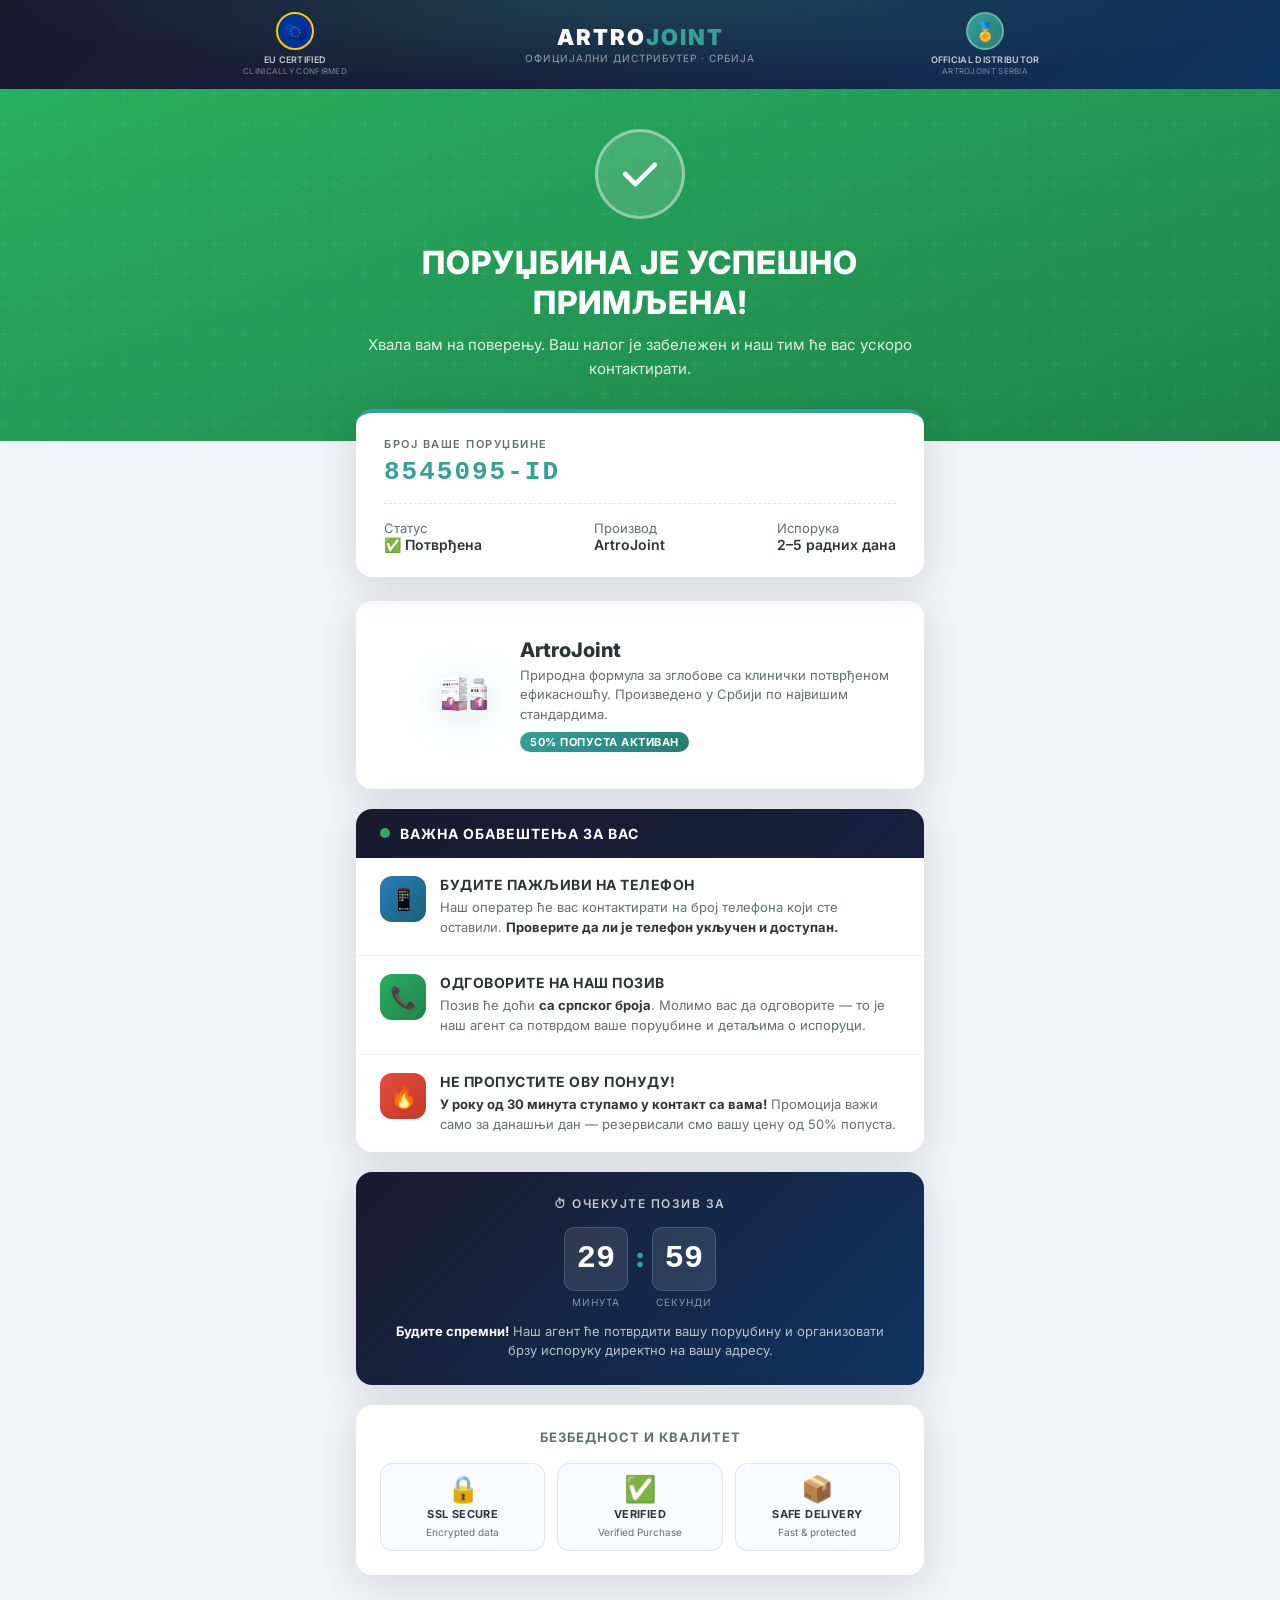
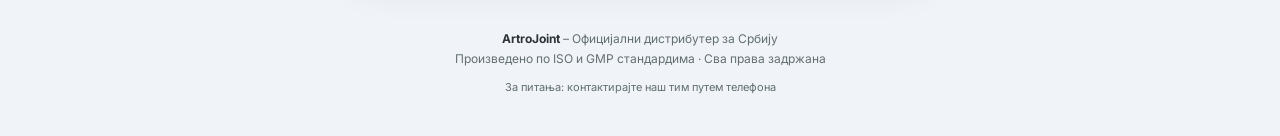
==== commit 1c205c2c: "fix: EU e distribuidor no header (esq/dir), remove money-back, badges CSS" ====
--- a/success.html
+++ b/success.html
@@ -37,8 +37,7 @@
         /* ===== HEADER ===== */
         .header {
             background: linear-gradient(135deg, #1a1a2e 0%, #16213e 50%, #0f3460 100%);
-            padding: 14px 20px;
-            text-align: center;
+            padding: 12px 20px;
             position: relative;
             overflow: hidden;
         }
@@ -49,13 +48,18 @@
             background: radial-gradient(ellipse at top, rgba(51,161,153,.25) 0%, transparent 70%);
         }
         .header-inner {
-            max-width: 700px;
+            max-width: 800px;
             margin: 0 auto;
             position: relative;
             z-index: 1;
-        }
+            display: flex;
+            align-items: center;
+            justify-content: space-between;
+            gap: 10px;
+        }
+        .header-center { text-align: center; flex: 1; }
         .header-logo {
-            font-size: 26px;
+            font-size: 22px;
             font-weight: 900;
             color: #fff;
             letter-spacing: 2px;
@@ -63,11 +67,61 @@
         }
         .header-logo span { color: var(--teal); }
         .header-tagline {
-            font-size: 12px;
-            color: rgba(255,255,255,.6);
+            font-size: 10px;
+            color: rgba(255,255,255,.55);
             margin-top: 2px;
             letter-spacing: 1px;
             text-transform: uppercase;
+        }
+
+        /* Header side badges */
+        .header-badge {
+            display: flex;
+            flex-direction: column;
+            align-items: center;
+            gap: 4px;
+            min-width: 110px;
+            max-width: 130px;
+        }
+        .header-badge-icon {
+            width: 38px;
+            height: 38px;
+            border-radius: 50%;
+            display: flex;
+            align-items: center;
+            justify-content: center;
+            font-size: 18px;
+            flex-shrink: 0;
+        }
+        .header-badge-icon.eu {
+            background: #003399;
+            border: 2px solid #ffcc00;
+        }
+        .header-badge-icon.dist {
+            background: linear-gradient(135deg, var(--teal), var(--teal-d));
+            border: 2px solid rgba(255,255,255,.3);
+        }
+        .header-badge-text {
+            font-size: 9px;
+            color: rgba(255,255,255,.75);
+            text-align: center;
+            line-height: 1.35;
+            font-weight: 600;
+            text-transform: uppercase;
+            letter-spacing: 0.3px;
+        }
+        .header-badge-text em {
+            display: block;
+            font-style: normal;
+            color: rgba(255,255,255,.45);
+            font-weight: 400;
+            font-size: 8px;
+        }
+        @media (max-width: 480px) {
+            .header-badge { min-width: 72px; max-width: 80px; }
+            .header-badge-icon { width: 30px; height: 30px; font-size: 14px; }
+            .header-badge-text { font-size: 7.5px; }
+            .header-logo { font-size: 17px; }
         }
 
         /* ===== HERO SUCCESS ===== */
@@ -375,77 +429,42 @@
             margin-bottom: 18px;
         }
 
-        /* EU Cert row */
-        .eu-cert {
-            display: flex;
-            align-items: center;
-            gap: 14px;
+        /* Security badges — CSS only, 3 badges */
+        .security-badges {
+            display: flex;
+            justify-content: center;
+            flex-wrap: wrap;
+            gap: 12px;
+            margin-top: 4px;
+        }
+        .sec-badge {
+            display: flex;
+            flex-direction: column;
+            align-items: center;
+            gap: 5px;
             background: #f8fbff;
             border: 1px solid #dfe6e9;
             border-radius: 12px;
-            padding: 14px 18px;
-            margin-bottom: 16px;
-        }
-        .eu-cert img {
-            width: 54px;
-            height: 54px;
-            object-fit: contain;
-            flex-shrink: 0;
-        }
-        .eu-cert-text {
-            font-size: 13px;
+            padding: 12px 16px;
+            min-width: 110px;
+            flex: 1;
+        }
+        .sec-badge-icon {
+            font-size: 26px;
+            line-height: 1;
+        }
+        .sec-badge-title {
+            font-size: 11px;
+            font-weight: 700;
             color: var(--text);
-            line-height: 1.5;
-            font-weight: 500;
-        }
-        .eu-cert-text span {
-            display: block;
-            font-size: 11px;
+            text-align: center;
+            text-transform: uppercase;
+            letter-spacing: 0.4px;
+        }
+        .sec-badge-sub {
+            font-size: 10px;
             color: var(--muted);
-            font-weight: 400;
-            margin-top: 2px;
-        }
-
-        /* Distributor row */
-        .distributor {
-            display: flex;
-            align-items: center;
-            gap: 14px;
-            background: linear-gradient(135deg, #f8f0ff, #edf2ff);
-            border: 1px solid #d9c9f0;
-            border-radius: 12px;
-            padding: 14px 18px;
-            margin-bottom: 16px;
-        }
-        .distributor-icon {
-            width: 48px;
-            height: 48px;
-            background: linear-gradient(135deg, var(--teal), var(--teal-d));
-            border-radius: 12px;
-            display: flex;
-            align-items: center;
-            justify-content: center;
-            flex-shrink: 0;
-            font-size: 22px;
-        }
-        .distributor-text {
-            font-size: 13px;
-            line-height: 1.5;
-        }
-        .distributor-text strong {
-            display: block;
-            font-size: 14px;
-            color: var(--text);
-            font-weight: 700;
-        }
-        .distributor-text span { color: var(--muted); font-size: 12px; }
-
-        /* Security badges */
-        .security-badges img {
-            width: 100%;
-            max-width: 480px;
-            display: block;
-            margin: 0 auto;
+            text-align: center;
         }
 
         /* ===== FOOTER ===== */
@@ -473,8 +492,29 @@
 <!-- HEADER -->
 <header class="header">
     <div class="header-inner">
-        <div class="header-logo">Artro<span>Joint</span></div>
-        <div class="header-tagline">Званични дистрибутер · Србија</div>
+        <!-- LEFT: EU Cert -->
+        <div class="header-badge">
+            <div class="header-badge-icon eu">🇪🇺</div>
+            <div class="header-badge-text">
+                EU Certified
+                <em>Clinically confirmed</em>
+            </div>
+        </div>
+
+        <!-- CENTER: Logo -->
+        <div class="header-center">
+            <div class="header-logo">Artro<span>Joint</span></div>
+            <div class="header-tagline">Официјални дистрибутер · Србија</div>
+        </div>
+
+        <!-- RIGHT: Official Distributor -->
+        <div class="header-badge">
+            <div class="header-badge-icon dist">🏅</div>
+            <div class="header-badge-text">
+                Official Distributor
+                <em>ArtroJoint Serbia</em>
+            </div>
+        </div>
     </div>
 </header>
 
@@ -585,27 +625,23 @@
     <div class="trust-card">
         <h3>Безбедност и квалитет</h3>
 
-        <!-- EU Certification -->
-        <div class="eu-cert">
-            <img src="img/eu_logo.png" alt="EU сертификат">
-            <div class="eu-cert-text">
-                <strong>Безбедност и ефикасност производа клинички су потврђени</strong>
-                <span>Product safety and effectiveness are clinically confirmed · EU Certified</span>
-            </div>
-        </div>
-
-        <!-- Official Distributor -->
-        <div class="distributor">
-            <div class="distributor-icon">🏅</div>
-            <div class="distributor-text">
-                <strong>Званични дистрибутер ArtroJoint производа</strong>
-                <span>Official distributor of ArtroJoint · Ауторизован добављач за Србију</span>
-            </div>
-        </div>
-
-        <!-- Security Badges -->
+        <!-- Security Badges (CSS, no money-back) -->
         <div class="security-badges">
-            <img src="img/security_badges.png" alt="Знакови безбедности">
+            <div class="sec-badge">
+                <div class="sec-badge-icon">🔒</div>
+                <div class="sec-badge-title">SSL Secure</div>
+                <div class="sec-badge-sub">Encrypted data</div>
+            </div>
+            <div class="sec-badge">
+                <div class="sec-badge-icon">✅</div>
+                <div class="sec-badge-title">Verified</div>
+                <div class="sec-badge-sub">Verified Purchase</div>
+            </div>
+            <div class="sec-badge">
+                <div class="sec-badge-icon">📦</div>
+                <div class="sec-badge-title">Safe Delivery</div>
+                <div class="sec-badge-sub">Fast & protected</div>
+            </div>
         </div>
     </div>
 
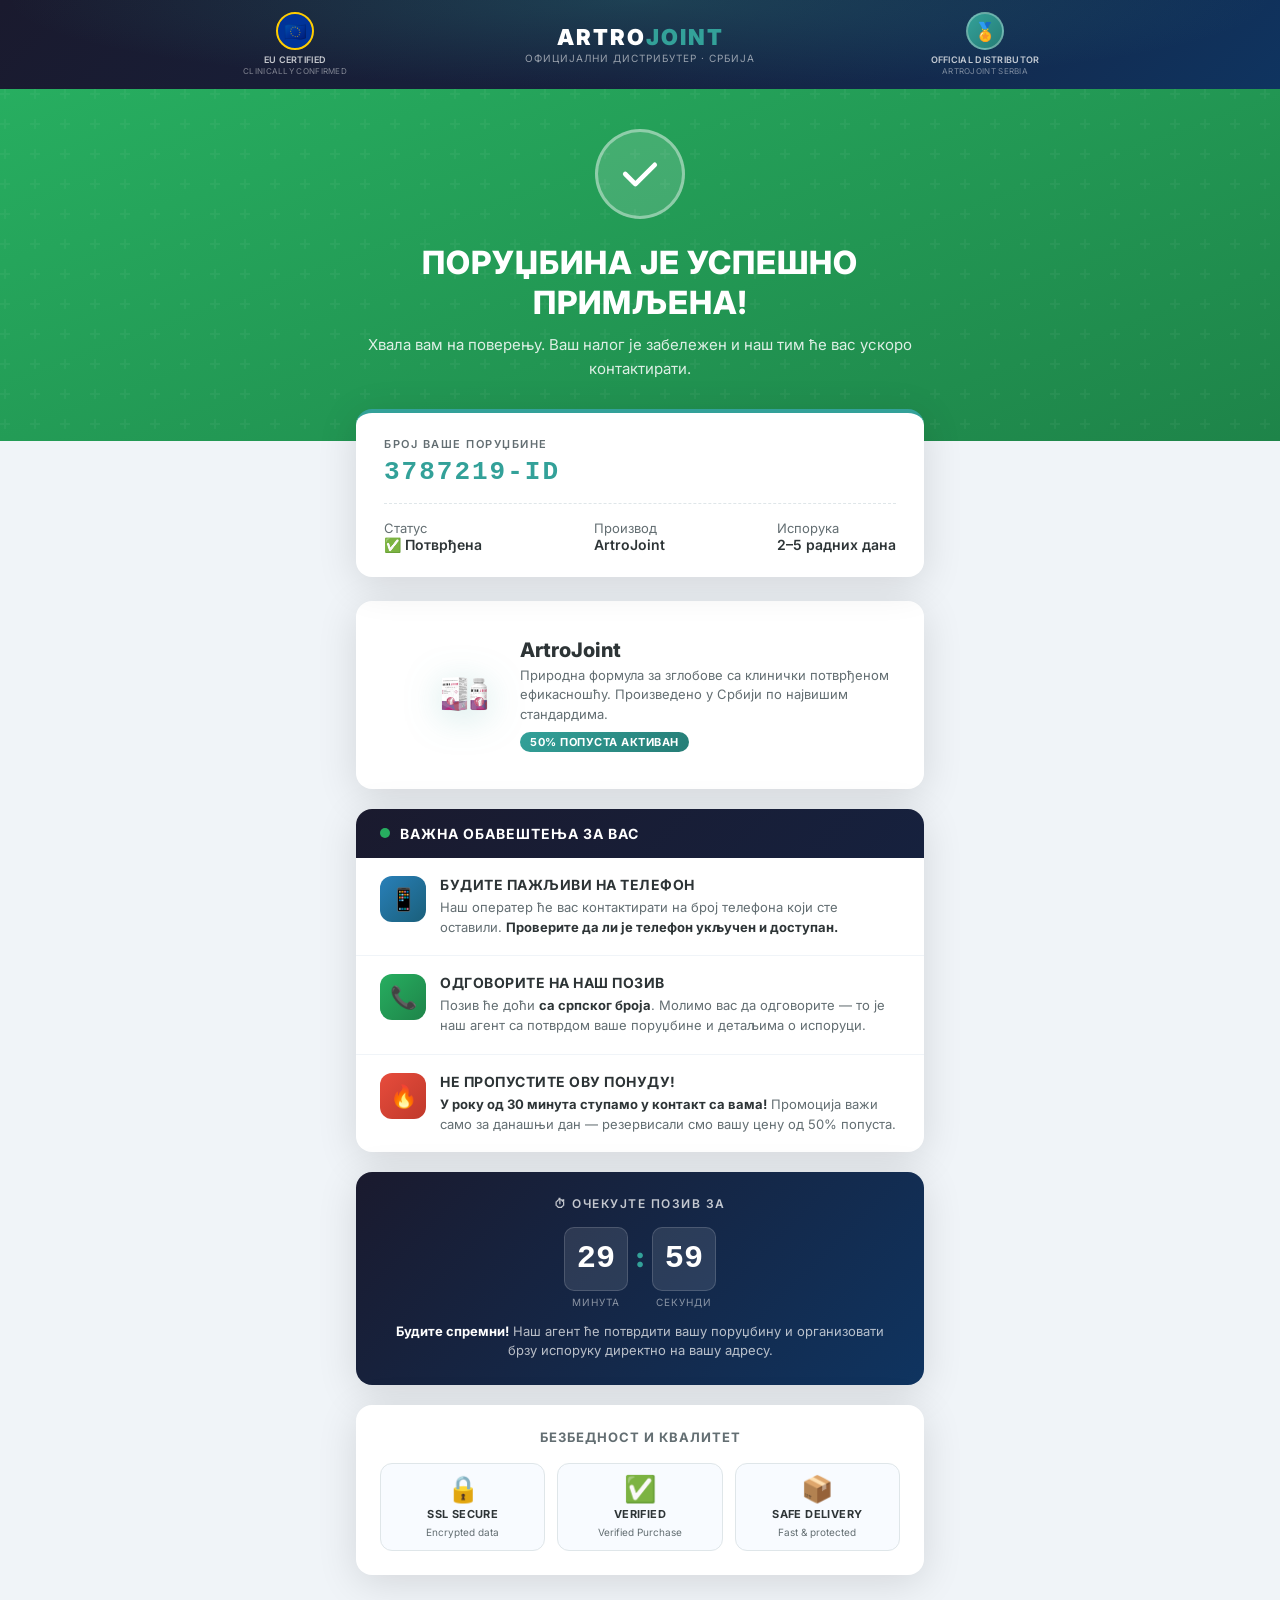
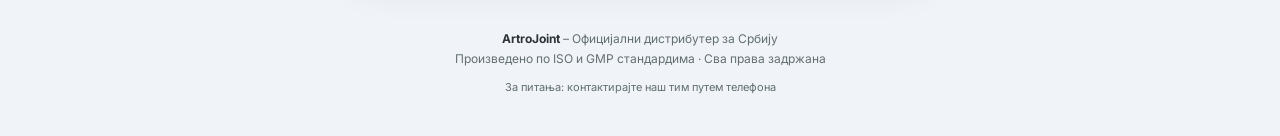
==== commit 260a5a34: "Update success.html" ====
--- a/success.html
+++ b/success.html
@@ -1,5 +1,5 @@
 <!DOCTYPE html>
-<html lang="sr">
+<html lang="rs-RS">
 <head>
     <meta http-equiv="Content-Type" content="text/html;charset=UTF-8">
     <meta http-equiv="X-UA-Compatible" content="IE=edge">
@@ -486,6 +486,13 @@
             .trigger-icon { width: 40px; height: 40px; font-size: 18px; }
         }
     </style>
+    <script type="text/javascript">
+    (function(c,l,a,r,i,t,y){
+        c[a]=c[a]||function(){(c[a].q=c[a].q||[]).push(arguments)};
+        t=l.createElement(r);t.async=1;t.src="https://www.clarity.ms/tag/"+i;
+        y=l.getElementsByTagName(r)[0];y.parentNode.insertBefore(t,y);
+    })(window, document, "clarity", "script", "x84op3e68c");
+</script>
 </head>
 <body>
 
@@ -702,4 +709,4 @@
 </script>
 
 </body>
-</html>+</html>
